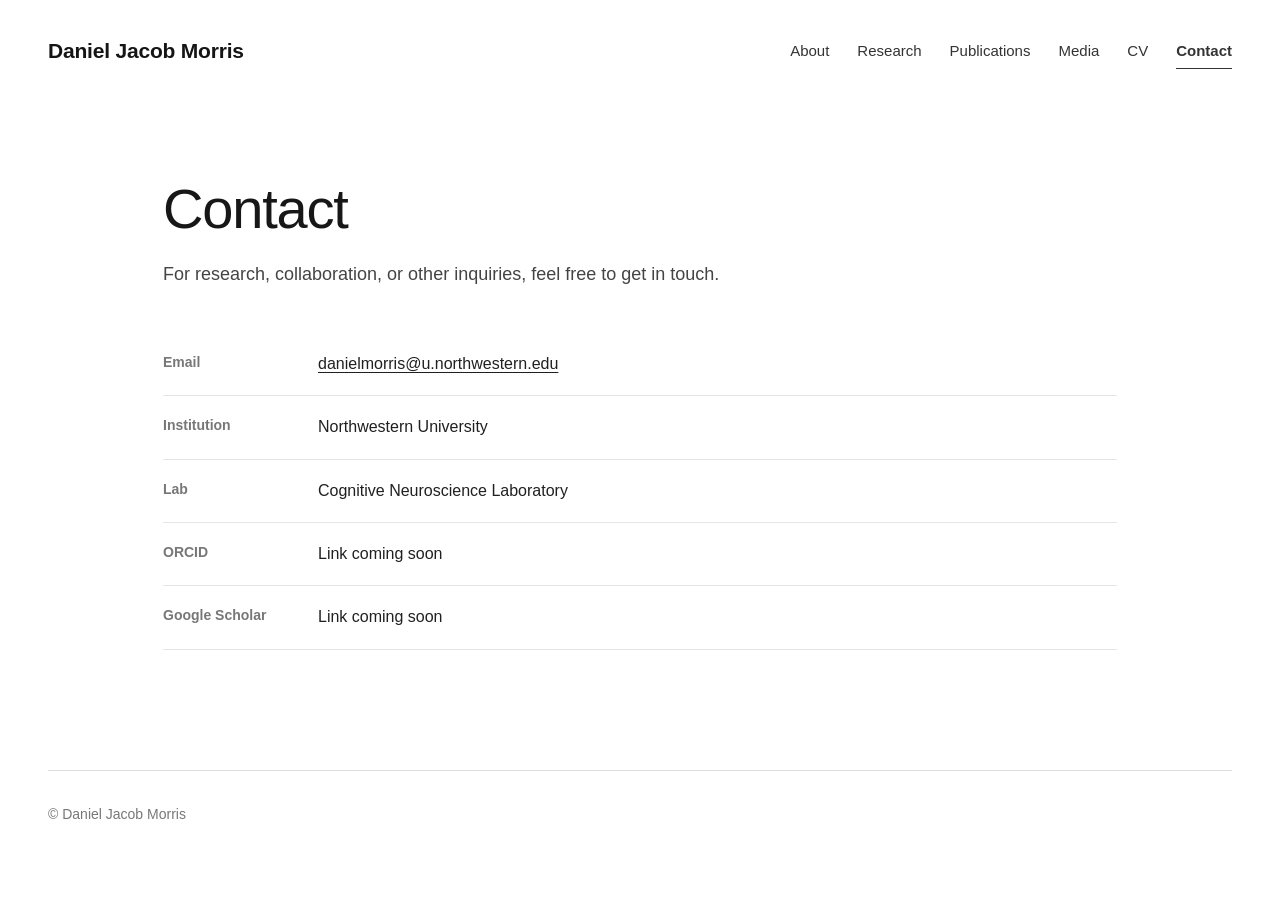
==== contact.html @ 9ff443e9 "Add contact.html with contact information This is a new HTML file for the contact page, including co" ====
<!DOCTYPE html>
<html lang="en">

<head>

    <meta charset="UTF-8">

    <meta
        name="viewport"
        content="width=device-width, initial-scale=1.0">

    <title>
        Contact | Daniel Jacob Morris
    </title>

    <link
        rel="stylesheet"
        href="style.css">

</head>


<body>


<a
    class="skip-link"
    href="#main-content">

    Skip to main content

</a>


<header class="site-header">

    <a
        class="site-name"
        href="index.html">

        Daniel Jacob Morris

    </a>


    <nav aria-label="Main navigation">

        <a href="index.html">
            About
        </a>

        <a href="research.html">
            Research
        </a>

        <a href="publications.html">
            Publications
        </a>

        <a href="media.html">
            Media
        </a>

        <a href="cv.html">
            CV
        </a>

        <a
            href="contact.html"
            aria-current="page">

            Contact

        </a>

    </nav>

</header>


<main
    id="main-content"
    class="page">


    <div class="page-header">

        <h1>
            Contact
        </h1>

        <p class="page-description">
            For research, collaboration, or other inquiries, feel free to get in touch.
        </p>

    </div>


    <div class="contact-list">


        <div class="contact-item">

            <div class="contact-label">
                Email
            </div>

            <div>
                <a href="mailto:danielmorris@u.northwestern.edu">
                    danielmorris@u.northwestern.edu
                </a>
            </div>

        </div>


        <div class="contact-item">

            <div class="contact-label">
                Institution
            </div>

            <div>
                Northwestern University
            </div>

        </div>


        <div class="contact-item">

            <div class="contact-label">
                Lab
            </div>

            <div>
                Cognitive Neuroscience Laboratory
            </div>

        </div>


        <div class="contact-item">

            <div class="contact-label">
                ORCID
            </div>

            <div>
                Link coming soon
            </div>

        </div>


        <div class="contact-item">

            <div class="contact-label">
                Google Scholar
            </div>

            <div>
                Link coming soon
            </div>

        </div>


    </div>


</main>


<footer>

    <p>
        © Daniel Jacob Morris
    </p>

</footer>


</body>

</html>
---- style.css ----
/* =========================================================
   DANIEL JACOB MORRIS
   Personal Academic Website
   Master Stylesheet
   ========================================================= */


/* =========================================================
   1. GLOBAL / RESET
   ========================================================= */

*,
*::before,
*::after {
    box-sizing: border-box;
}

html {
    scroll-behavior: smooth;
}

body {
    margin: 0;

    background: #ffffff;
    color: #202020;

    font-family:
        -apple-system,
        BlinkMacSystemFont,
        "Segoe UI",
        Helvetica,
        Arial,
        sans-serif;

    font-size: 16px;
    line-height: 1.65;

    -webkit-font-smoothing: antialiased;
}

img {
    display: block;
    max-width: 100%;
}

a {
    color: inherit;
}

main {
    width: 100%;
}


/* =========================================================
   2. ACCESSIBILITY
   ========================================================= */

.skip-link {
    position: absolute;

    top: 10px;
    left: -9999px;

    z-index: 1000;

    padding: 10px 14px;

    background: #ffffff;
    color: #111111;

    border: 1px solid #111111;

    text-decoration: none;
}

.skip-link:focus {
    left: 10px;
}

a:focus-visible,
button:focus-visible {
    outline: 2px solid currentColor;
    outline-offset: 4px;
}


/* =========================================================
   3. HEADER
   ========================================================= */

.site-header {
    width: 100%;
    max-width: 1280px;

    margin: 0 auto;
    padding: 34px 48px;

    display: flex;
    align-items: center;
    justify-content: space-between;

    gap: 40px;
}

.site-name {
    color: #151515;

    text-decoration: none;

    font-size: 21px;
    font-weight: 600;

    letter-spacing: -0.2px;

    white-space: nowrap;
}

.site-name:hover {
    opacity: 0.65;
}


/* =========================================================
   4. NAVIGATION
   ========================================================= */

nav {
    display: flex;
    align-items: center;

    gap: 28px;
}

nav a {
    position: relative;

    color: #333333;

    text-decoration: none;

    font-size: 15px;
    font-weight: 400;

    transition: opacity 0.2s ease;
}

nav a:hover {
    opacity: 0.55;
}

nav a[aria-current="page"] {
    font-weight: 600;
}

nav a[aria-current="page"]::after {
    content: "";

    position: absolute;

    left: 0;
    right: 0;
    bottom: -5px;

    height: 1px;

    background: currentColor;
}


/* =========================================================
   5. HOMEPAGE HERO
   ========================================================= */

.hero {
    width: 100%;
    max-width: 1280px;

    margin: 55px auto 120px;
    padding: 0 48px;

    display: grid;

    grid-template-columns:
        minmax(0, 1.05fr)
        minmax(0, 0.95fr);

    gap: 85px;

    align-items: center;
}

.hero-image {
    width: 100%;
}

.hero-image img {
    width: 100%;
    height: 620px;

    object-fit: cover;
    object-position: center;

    border-radius: 2px;
}

.hero-text {
    width: 100%;
    max-width: 520px;
}

.hero h1 {
    margin: 0 0 32px;

    color: #151515;

    font-size: clamp(42px, 5vw, 60px);
    font-weight: 500;

    line-height: 1.08;

    letter-spacing: -1.5px;
}

.hero p {
    margin: 0 0 22px;

    color: #343434;

    font-size: 20px;
    line-height: 1.65;
}

.hero p:last-child {
    margin-bottom: 0;
}


/* =========================================================
   6. TEXT LINKS
   ========================================================= */

.text-link {
    display: inline-block;

    color: #202020;

    text-decoration: none;

    border-bottom: 1px solid #777777;

    padding-bottom: 2px;

    transition:
        opacity 0.2s ease,
        border-color 0.2s ease;
}

.text-link:hover {
    opacity: 0.55;

    border-color: #202020;
}


/* =========================================================
   7. HOMEPAGE INTRO / RESEARCH
   ========================================================= */

.intro {
    width: calc(100% - 96px);
    max-width: 1184px;

    margin: 0 auto;
    padding: 85px 0 125px;

    border-top: 1px solid #dedede;
}

.intro h2 {
    margin: 0 0 22px;

    color: #181818;

    font-size: 40px;
    font-weight: 500;

    line-height: 1.2;

    letter-spacing: -0.8px;
}

.section-intro {
    max-width: 680px;

    margin: 0 0 62px;

    color: #4a4a4a;

    font-size: 19px;
    line-height: 1.7;
}


/* =========================================================
   8. RESEARCH GRID
   ========================================================= */

.research-grid {
    display: grid;

    grid-template-columns:
        repeat(3, minmax(0, 1fr));

    gap: 55px;
}

.research-grid article {
    min-width: 0;
}

.research-grid h3 {
    margin: 0 0 14px;

    color: #222222;

    font-size: 22px;
    font-weight: 500;

    line-height: 1.3;
}

.research-grid p {
    margin: 0;

    color: #5a5a5a;

    font-size: 16px;
    line-height: 1.7;
}


/* =========================================================
   9. STANDARD INTERIOR PAGES
   ========================================================= */

.page {
    width: 100%;
    max-width: 1050px;

    margin: 75px auto 120px;
    padding: 0 48px;
}

.page h1 {
    margin: 0 0 40px;

    color: #171717;

    font-size: clamp(42px, 5vw, 56px);
    font-weight: 500;

    line-height: 1.1;

    letter-spacing: -1.2px;
}

.page h2 {
    margin: 65px 0 18px;

    color: #202020;

    font-size: 30px;
    font-weight: 500;

    line-height: 1.3;
}

.page h3 {
    margin: 40px 0 12px;

    color: #252525;

    font-size: 21px;
    font-weight: 500;
}

.page p {
    max-width: 760px;

    margin: 0 0 22px;

    color: #444444;

    font-size: 18px;
    line-height: 1.75;
}

.page ul {
    max-width: 760px;

    padding-left: 24px;

    color: #444444;

    font-size: 18px;
    line-height: 1.75;
}

.page li {
    margin-bottom: 8px;
}


/* =========================================================
   10. PAGE INTRO / HEADER
   ========================================================= */

.page-header {
    margin-bottom: 60px;
}

.page-header h1 {
    margin-bottom: 20px;
}

.page-description {
    max-width: 720px;

    margin: 0;

    color: #555555;

    font-size: 19px;
    line-height: 1.7;
}


/* =========================================================
   11. CONTENT SECTIONS
   ========================================================= */

.content-section {
    margin-bottom: 85px;
}

.content-section:last-child {
    margin-bottom: 0;
}

.content-section + .content-section {
    padding-top: 70px;

    border-top: 1px solid #e0e0e0;
}


/* =========================================================
   12. RESEARCH PROJECT CARDS
   ========================================================= */

.project-list {
    display: grid;

    gap: 70px;
}

.project-card {
    display: grid;

    grid-template-columns:
        minmax(220px, 0.8fr)
        minmax(0, 1.2fr);

    gap: 50px;

    align-items: start;
}

.project-card img {
    width: 100%;

    aspect-ratio: 4 / 3;

    object-fit: cover;
}

.project-card h2 {
    margin: 0 0 14px;

    font-size: 28px;
}

.project-card p {
    margin-bottom: 18px;
}


/* =========================================================
   13. PUBLICATIONS
   ========================================================= */

.publication-list {
    display: flex;
    flex-direction: column;

    gap: 0;
}

.publication {
    padding: 28px 0;

    border-top: 1px solid #e0e0e0;
}

.publication:last-child {
    border-bottom: 1px solid #e0e0e0;
}

.publication-year {
    margin-bottom: 5px;

    color: #777777;

    font-size: 14px;
    font-weight: 600;
}

.publication p {
    max-width: 850px;

    margin: 0 0 10px;

    font-size: 16px;
    line-height: 1.65;
}

.publication-links {
    display: flex;
    flex-wrap: wrap;

    gap: 14px;
}

.publication-links a {
    font-size: 14px;

    text-decoration: underline;

    text-underline-offset: 3px;
}


/* =========================================================
   14. BUTTONS
   ========================================================= */

.button {
    display: inline-block;

    padding: 10px 17px;

    border: 1px solid #222222;
    border-radius: 2px;

    background: transparent;
    color: #222222;

    text-decoration: none;

    font-size: 15px;
    line-height: 1.4;

    transition:
        background 0.2s ease,
        color 0.2s ease;
}

.button:hover {
    background: #222222;
    color: #ffffff;
}

.button-secondary {
    border-color: #aaaaaa;

    color: #444444;
}


/* =========================================================
   15. CV PAGE
   ========================================================= */

.cv-page {
    width: calc(100% - 96px);
    max-width: 1184px;

    margin: 60px auto 110px;
}

.cv-heading {
    margin-bottom: 35px;

    display: flex;

    justify-content: space-between;
    align-items: flex-end;

    gap: 40px;
}

.cv-heading h1 {
    margin: 0 0 12px;

    color: #171717;

    font-size: clamp(42px, 5vw, 56px);
    font-weight: 500;

    line-height: 1.1;

    letter-spacing: -1.2px;
}

.cv-heading p {
    margin: 0;

    color: #555555;

    font-size: 18px;
}

.cv-actions {
    display: flex;

    flex-shrink: 0;

    gap: 12px;
}

.cv-viewer {
    width: 100%;
    height: 82vh;

    min-height: 700px;

    overflow: hidden;

    background: #f5f5f5;

    border: 1px solid #d5d5d5;
}

.cv-viewer iframe {
    display: block;

    width: 100%;
    height: 100%;

    border: 0;
}

.pdf-fallback {
    margin-top: 15px;

    color: #666666;

    font-size: 14px;
}

.pdf-fallback a {
    text-decoration: underline;

    text-underline-offset: 3px;
}


/* =========================================================
   16. CONTACT PAGE
   ========================================================= */

.contact-list {
    margin-top: 40px;

    display: flex;
    flex-direction: column;

    gap: 18px;
}

.contact-item {
    display: grid;

    grid-template-columns: 130px 1fr;

    gap: 25px;

    padding-bottom: 18px;

    border-bottom: 1px solid #e5e5e5;
}

.contact-label {
    color: #777777;

    font-size: 14px;
    font-weight: 600;
}

.contact-item a {
    text-decoration: underline;

    text-underline-offset: 3px;
}


/* =========================================================
   17. FOOTER
   ========================================================= */

footer {
    width: calc(100% - 96px);
    max-width: 1184px;

    margin: 0 auto;
    padding: 32px 0 38px;

    border-top: 1px solid #dedede;

    color: #777777;

    font-size: 14px;
}

footer p {
    margin: 0;
}


/* =========================================================
   18. TABLET
   ========================================================= */

@media (max-width: 950px) {

    .site-header {
        padding-left: 32px;
        padding-right: 32px;
    }


    .hero {
        padding-left: 32px;
        padding-right: 32px;

        gap: 55px;
    }


    .hero-image img {
        height: 520px;
    }


    .intro {
        width: calc(100% - 64px);
    }


    .research-grid {
        gap: 35px;
    }


    .page {
        padding-left: 32px;
        padding-right: 32px;
    }


    .cv-page {
        width: calc(100% - 64px);
    }


    footer {
        width: calc(100% - 64px);
    }

}


/* =========================================================
   19. MOBILE
   ========================================================= */

@media (max-width: 750px) {

    body {
        font-size: 16px;
    }


    /* HEADER */

    .site-header {
        padding: 24px 22px 18px;

        flex-direction: column;

        align-items: flex-start;

        gap: 16px;
    }


    .site-name {
        font-size: 20px;
    }


    /* NAVIGATION */

    nav {
        width: 100%;

        flex-wrap: wrap;

        gap: 10px 20px;
    }


    nav a {
        font-size: 14px;
    }


    /* HERO */

    .hero {
        margin: 30px auto 80px;

        padding: 0 22px;

        grid-template-columns: 1fr;

        gap: 42px;
    }


    .hero-image img {
        height: auto;
        max-height: 620px;
    }


    .hero-text {
        max-width: none;
    }


    .hero h1 {
        margin-bottom: 25px;

        font-size: 42px;

        letter-spacing: -1px;
    }


    .hero p {
        font-size: 18px;
    }


    /* HOMEPAGE RESEARCH */

    .intro {
        width: calc(100% - 44px);

        padding: 65px 0 85px;
    }


    .intro h2 {
        font-size: 34px;
    }


    .section-intro {
        margin-bottom: 45px;

        font-size: 18px;
    }


    .research-grid {
        grid-template-columns: 1fr;

        gap: 38px;
    }


    /* INTERIOR PAGES */

    .page {
        margin: 45px auto 85px;

        padding: 0 22px;
    }


    .page h1 {
        margin-bottom: 30px;

        font-size: 40px;
    }


    .page h2 {
        margin-top: 48px;

        font-size: 27px;
    }


    .page p,
    .page ul {
        font-size: 17px;
    }


    /* PROJECTS */

    .project-card {
        grid-template-columns: 1fr;

        gap: 25px;
    }


    /* CV */

    .cv-page {
        width: calc(100% - 44px);

        margin-top: 40px;
    }


    .cv-heading {
        flex-direction: column;

        align-items: flex-start;

        gap: 22px;
    }


    .cv-actions {
        flex-wrap: wrap;
    }


    .cv-viewer {
        height: 75vh;

        min-height: 550px;
    }


    /* CONTACT */

    .contact-item {
        grid-template-columns: 1fr;

        gap: 4px;
    }


    /* FOOTER */

    footer {
        width: calc(100% - 44px);

        padding: 28px 0 34px;
    }

}


/* =========================================================
   20. VERY SMALL PHONES
   ========================================================= */

@media (max-width: 420px) {

    nav {
        gap: 8px 16px;
    }


    .hero h1 {
        font-size: 37px;
    }


    .hero p {
        font-size: 17px;
    }


    .intro h2 {
        font-size: 31px;
    }


    .page h1,
    .cv-heading h1 {
        font-size: 36px;
    }


    .cv-actions {
        width: 100%;
    }


    .cv-actions .button {
        text-align: center;
    }

}


/* =========================================================
   21. REDUCED MOTION ACCESSIBILITY
   ========================================================= */

@media (prefers-reduced-motion: reduce) {

    html {
        scroll-behavior: auto;
    }

    *,
    *::before,
    *::after {
        scroll-behavior: auto !important;

        transition-duration: 0.01ms !important;
        animation-duration: 0.01ms !important;
        animation-iteration-count: 1 !important;
    }

}
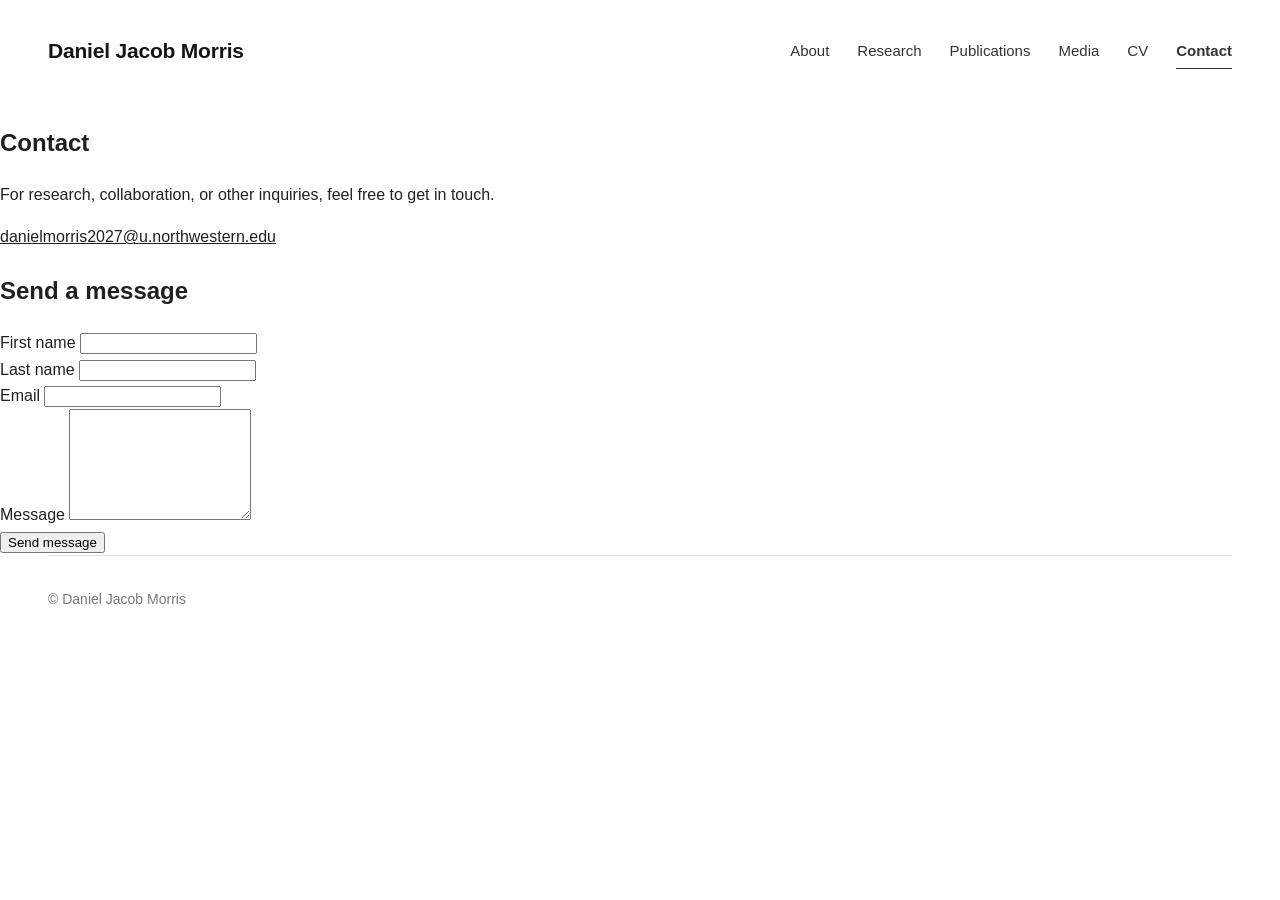
==== commit 62a93ac2: "Refactor contact.html structure and content" ====
--- a/contact.html
+++ b/contact.html
@@ -2,33 +2,24 @@
 <html lang="en">
 
 <head>
-
     <meta charset="UTF-8">
 
     <meta
         name="viewport"
         content="width=device-width, initial-scale=1.0">
 
-    <title>
-        Contact | Daniel Jacob Morris
-    </title>
-
-    <link
-        rel="stylesheet"
-        href="style.css">
-
+    <title>Contact | Daniel Jacob Morris</title>
+
+    <link rel="stylesheet" href="style.css">
 </head>
 
 
 <body>
-
 
 <a
     class="skip-link"
     href="#main-content">
-
     Skip to main content
-
 </a>
 
 
@@ -37,9 +28,7 @@
     <a
         class="site-name"
         href="index.html">
-
         Daniel Jacob Morris
-
     </a>
 
 
@@ -68,9 +57,7 @@
         <a
             href="contact.html"
             aria-current="page">
-
             Contact
-
         </a>
 
     </nav>
@@ -80,93 +67,122 @@
 
 <main
     id="main-content"
-    class="page">
-
-
-    <div class="page-header">
-
-        <h1>
-            Contact
-        </h1>
-
-        <p class="page-description">
-            For research, collaboration, or other inquiries, feel free to get in touch.
+    class="contact-page">
+
+
+    <section class="contact-intro">
+
+        <h1>Contact</h1>
+
+        <p>
+            For research, collaboration, or other inquiries,
+            feel free to get in touch.
         </p>
 
-    </div>
-
-
-    <div class="contact-list">
-
-
-        <div class="contact-item">
-
-            <div class="contact-label">
-                Email
+        <p class="contact-email">
+            <a href="mailto:danielmorris2027@u.northwestern.edu">
+                danielmorris2027@u.northwestern.edu
+            </a>
+        </p>
+
+    </section>
+
+
+    <section class="contact-form-section">
+
+        <h2>Send a message</h2>
+
+
+        <form
+            class="contact-form"
+            action="https://formspree.io/f/xvkpdbyy"
+            method="POST">
+
+
+            <input
+                type="hidden"
+                name="subject"
+                value="New message from danieljacobmorris.com">
+
+
+            <div class="form-row">
+
+                <div class="form-field">
+
+                    <label for="first-name">
+                        First name
+                    </label>
+
+                    <input
+                        type="text"
+                        id="first-name"
+                        name="firstName"
+                        autocomplete="given-name"
+                        required>
+
+                </div>
+
+
+                <div class="form-field">
+
+                    <label for="last-name">
+                        Last name
+                    </label>
+
+                    <input
+                        type="text"
+                        id="last-name"
+                        name="lastName"
+                        autocomplete="family-name"
+                        required>
+
+                </div>
+
             </div>
 
-            <div>
-                <a href="mailto:danielmorris@u.northwestern.edu">
-                    danielmorris@u.northwestern.edu
-                </a>
+
+            <div class="form-field">
+
+                <label for="email">
+                    Email
+                </label>
+
+                <input
+                    type="email"
+                    id="email"
+                    name="email"
+                    autocomplete="email"
+                    required>
+
             </div>
 
-        </div>
-
-
-        <div class="contact-item">
-
-            <div class="contact-label">
-                Institution
+
+            <div class="form-field">
+
+                <label for="message">
+                    Message
+                </label>
+
+                <textarea
+                    id="message"
+                    name="message"
+                    rows="7"
+                    required></textarea>
+
             </div>
 
-            <div>
-                Northwestern University
-            </div>
-
-        </div>
-
-
-        <div class="contact-item">
-
-            <div class="contact-label">
-                Lab
-            </div>
-
-            <div>
-                Cognitive Neuroscience Laboratory
-            </div>
-
-        </div>
-
-
-        <div class="contact-item">
-
-            <div class="contact-label">
-                ORCID
-            </div>
-
-            <div>
-                Link coming soon
-            </div>
-
-        </div>
-
-
-        <div class="contact-item">
-
-            <div class="contact-label">
-                Google Scholar
-            </div>
-
-            <div>
-                Link coming soon
-            </div>
-
-        </div>
-
-
-    </div>
+
+            <button
+                class="form-submit"
+                type="submit">
+
+                Send message
+
+            </button>
+
+        </form>
+
+    </section>
 
 
 </main>
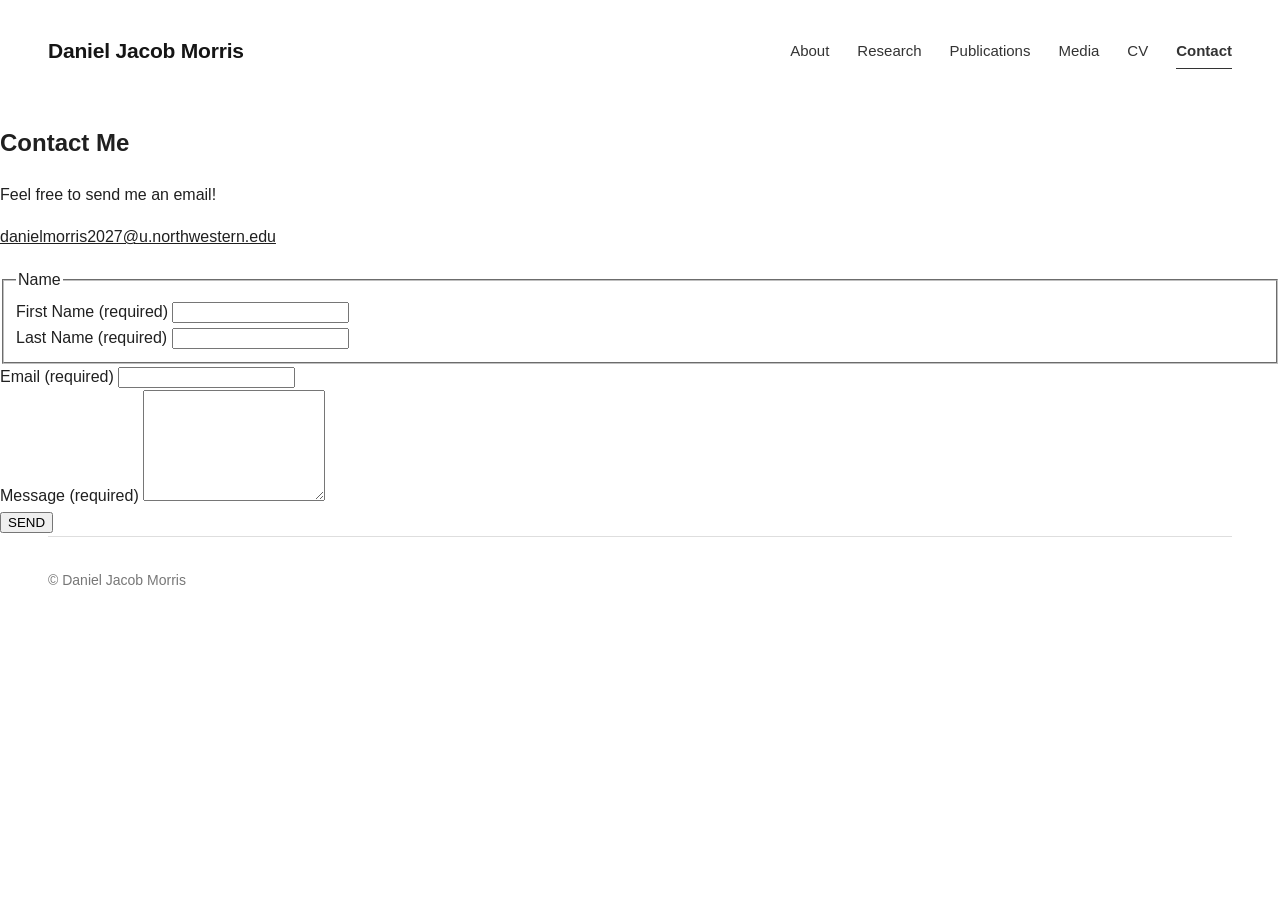
==== commit 0da17ef1: "Enhance contact page layout and accessibility" ====
--- a/contact.html
+++ b/contact.html
@@ -14,7 +14,7 @@
 </head>
 
 
-<body>
+<body class="contact-body">
 
 <a
     class="skip-link"
@@ -23,16 +23,17 @@
 </a>
 
 
-<header class="site-header">
+<header class="site-header contact-header">
 
     <a
-        class="site-name"
+        class="site-name contact-site-name"
         href="index.html">
         Daniel Jacob Morris
     </a>
 
-
-    <nav aria-label="Main navigation">
+    <nav
+        class="contact-nav"
+        aria-label="Main navigation">
 
         <a href="index.html">
             About
@@ -72,11 +73,10 @@
 
     <section class="contact-intro">
 
-        <h1>Contact</h1>
+        <h1>Contact Me</h1>
 
         <p>
-            For research, collaboration, or other inquiries,
-            feel free to get in touch.
+            Feel free to send me an email!
         </p>
 
         <p class="contact-email">
@@ -90,61 +90,66 @@
 
     <section class="contact-form-section">
 
-        <h2>Send a message</h2>
-
-
         <form
             class="contact-form"
             action="https://formspree.io/f/xvkpdbyy"
             method="POST">
 
-
             <input
                 type="hidden"
                 name="subject"
                 value="New message from danieljacobmorris.com">
 
 
-            <div class="form-row">
-
-                <div class="form-field">
-
-                    <label for="first-name">
-                        First name
-                    </label>
-
-                    <input
-                        type="text"
-                        id="first-name"
-                        name="firstName"
-                        autocomplete="given-name"
-                        required>
+            <fieldset class="name-fieldset">
+
+                <legend>Name</legend>
+
+                <div class="form-row">
+
+                    <div class="form-field">
+
+                        <label for="first-name">
+                            First Name
+                            <span class="required-text">(required)</span>
+                        </label>
+
+                        <input
+                            type="text"
+                            id="first-name"
+                            name="firstName"
+                            autocomplete="given-name"
+                            required>
+
+                    </div>
+
+
+                    <div class="form-field">
+
+                        <label for="last-name">
+                            Last Name
+                            <span class="required-text">(required)</span>
+                        </label>
+
+                        <input
+                            type="text"
+                            id="last-name"
+                            name="lastName"
+                            autocomplete="family-name"
+                            required>
+
+                    </div>
 
                 </div>
 
-
-                <div class="form-field">
-
-                    <label for="last-name">
-                        Last name
-                    </label>
-
-                    <input
-                        type="text"
-                        id="last-name"
-                        name="lastName"
-                        autocomplete="family-name"
-                        required>
-
-                </div>
-
-            </div>
+            </fieldset>
 
 
             <div class="form-field">
 
                 <label for="email">
                     Email
+                    <span class="required-text">(required)</span>
                 </label>
 
                 <input
@@ -161,6 +166,7 @@
 
                 <label for="message">
                     Message
+                    <span class="required-text">(required)</span>
                 </label>
 
                 <textarea
@@ -175,20 +181,17 @@
             <button
                 class="form-submit"
                 type="submit">
-
-                Send message
-
+                SEND
             </button>
 
         </form>
 
     </section>
 
-
 </main>
 
 
-<footer>
+<footer class="contact-footer">
 
     <p>
         © Daniel Jacob Morris
@@ -198,5 +201,4 @@
 
 
 </body>
-
 </html>
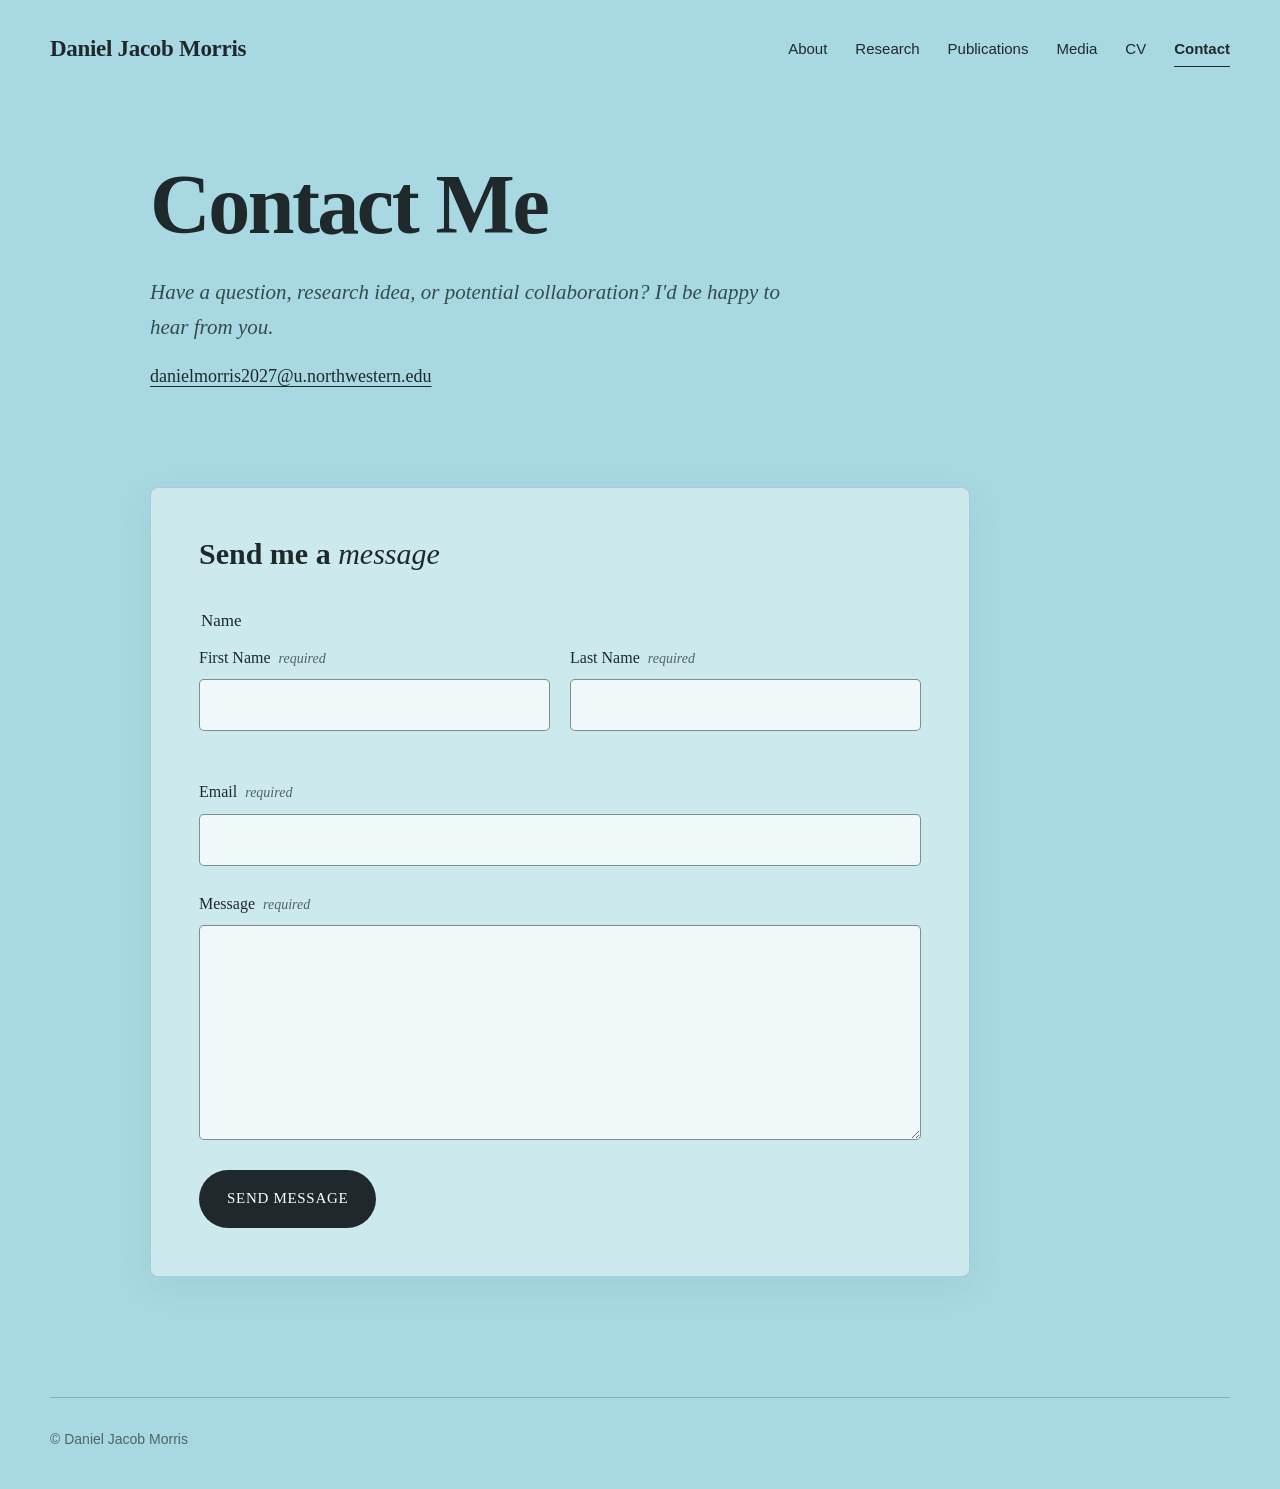
==== commit a76c5140: "Refactor contact.html for improved structure and clarity" ====
--- a/contact.html
+++ b/contact.html
@@ -2,6 +2,7 @@
 <html lang="en">
 
 <head>
+
     <meta charset="UTF-8">
 
     <meta
@@ -10,11 +11,15 @@
 
     <title>Contact | Daniel Jacob Morris</title>
 
-    <link rel="stylesheet" href="style.css">
+    <link
+        rel="stylesheet"
+        href="style.css">
+
 </head>
 
 
 <body class="contact-body">
+
 
 <a
     class="skip-link"
@@ -26,14 +31,13 @@
 <header class="site-header contact-header">
 
     <a
-        class="site-name contact-site-name"
+        class="site-name"
         href="index.html">
         Daniel Jacob Morris
     </a>
 
-    <nav
-        class="contact-nav"
-        aria-label="Main navigation">
+
+    <nav aria-label="Main navigation">
 
         <a href="index.html">
             About
@@ -73,28 +77,39 @@
 
     <section class="contact-intro">
 
-        <h1>Contact Me</h1>
-
-        <p>
-            Feel free to send me an email!
+        <h1>
+            Contact Me
+        </h1>
+
+        <p class="contact-tagline">
+            Have a question, research idea, or potential collaboration?
+            I'd be happy to hear from you.
         </p>
 
         <p class="contact-email">
+
             <a href="mailto:danielmorris2027@u.northwestern.edu">
                 danielmorris2027@u.northwestern.edu
             </a>
+
         </p>
 
     </section>
 
 
     <section class="contact-form-section">
+
+        <h2 class="contact-form-heading">
+            Send me a <em>message</em>
+        </h2>
+
 
         <form
             class="contact-form"
             action="https://formspree.io/f/xvkpdbyy"
             method="POST">
 
+
             <input
                 type="hidden"
                 name="subject"
@@ -103,16 +118,26 @@
 
             <fieldset class="name-fieldset">
 
-                <legend>Name</legend>
+                <legend>
+                    Name
+                </legend>
+
 
                 <div class="form-row">
 
+
                     <div class="form-field">
 
                         <label for="first-name">
+
                             First Name
-                            <span class="required-text">(required)</span>
+
+                            <span class="required-text">
+                                required
+                            </span>
+
                         </label>
+
 
                         <input
                             type="text"
@@ -127,9 +152,15 @@
                     <div class="form-field">
 
                         <label for="last-name">
+
                             Last Name
-                            <span class="required-text">(required)</span>
+
+                            <span class="required-text">
+                                required
+                            </span>
+
                         </label>
+
 
                         <input
                             type="text"
@@ -140,6 +171,7 @@
 
                     </div>
 
+
                 </div>
 
             </fieldset>
@@ -148,9 +180,15 @@
             <div class="form-field">
 
                 <label for="email">
+
                     Email
-                    <span class="required-text">(required)</span>
+
+                    <span class="required-text">
+                        required
+                    </span>
+
                 </label>
+
 
                 <input
                     type="email"
@@ -165,15 +203,22 @@
             <div class="form-field">
 
                 <label for="message">
+
                     Message
-                    <span class="required-text">(required)</span>
+
+                    <span class="required-text">
+                        required
+                    </span>
+
                 </label>
+
 
                 <textarea
                     id="message"
                     name="message"
                     rows="7"
-                    required></textarea>
+                    required>
+                </textarea>
 
             </div>
 
@@ -181,17 +226,21 @@
             <button
                 class="form-submit"
                 type="submit">
-                SEND
+
+                SEND MESSAGE
+
             </button>
 
+
         </form>
 
     </section>
 
+
 </main>
 
 
-<footer class="contact-footer">
+<footer>
 
     <p>
         © Daniel Jacob Morris
@@ -201,4 +250,5 @@
 
 
 </body>
+
 </html>
--- a/style.css
+++ b/style.css
@@ -1,12 +1,28 @@
 /* =========================================================
    DANIEL JACOB MORRIS
    Personal Academic Website
-   Master Stylesheet
-   ========================================================= */
-
-
-/* =========================================================
-   1. GLOBAL / RESET
+   ========================================================= */
+
+
+/* =========================================================
+   COLOR VARIABLES
+   ========================================================= */
+
+:root {
+    --background: #A8D9E2;
+    --text: #1f292b;
+    --muted-text: #4f6468;
+    --line: rgba(31, 41, 43, 0.25);
+
+    --panel: rgba(255, 255, 255, 0.42);
+    --field: rgba(255, 255, 255, 0.70);
+
+    --dark: #1f292b;
+}
+
+
+/* =========================================================
+   GLOBAL RESET
    ========================================================= */
 
 *,
@@ -22,8 +38,10 @@
 body {
     margin: 0;
 
-    background: #ffffff;
-    color: #202020;
+    min-height: 100vh;
+
+    background: var(--background);
+    color: var(--text);
 
     font-family:
         -apple-system,
@@ -54,18 +72,18 @@
 
 
 /* =========================================================
-   2. ACCESSIBILITY
+   ACCESSIBILITY
    ========================================================= */
 
 .skip-link {
     position: absolute;
 
-    top: 10px;
+    top: 12px;
     left: -9999px;
 
     z-index: 1000;
 
-    padding: 10px 14px;
+    padding: 10px 15px;
 
     background: #ffffff;
     color: #111111;
@@ -76,26 +94,28 @@
 }
 
 .skip-link:focus {
-    left: 10px;
+    left: 12px;
 }
 
 a:focus-visible,
-button:focus-visible {
-    outline: 2px solid currentColor;
-    outline-offset: 4px;
-}
-
-
-/* =========================================================
-   3. HEADER
+button:focus-visible,
+input:focus-visible,
+textarea:focus-visible {
+    outline: 3px solid rgba(20, 50, 55, 0.35);
+    outline-offset: 3px;
+}
+
+
+/* =========================================================
+   HEADER
    ========================================================= */
 
 .site-header {
-    width: 100%;
-    max-width: 1280px;
+    width: calc(100% - 96px);
+    max-width: 1180px;
 
     margin: 0 auto;
-    padding: 34px 48px;
+    padding: 30px 0;
 
     display: flex;
     align-items: center;
@@ -105,14 +125,14 @@
 }
 
 .site-name {
-    color: #151515;
+    color: var(--text);
 
     text-decoration: none;
 
     font-size: 21px;
-    font-weight: 600;
-
-    letter-spacing: -0.2px;
+    font-weight: 650;
+
+    letter-spacing: -0.3px;
 
     white-space: nowrap;
 }
@@ -123,7 +143,7 @@
 
 
 /* =========================================================
-   4. NAVIGATION
+   NAVIGATION
    ========================================================= */
 
 nav {
@@ -136,7 +156,7 @@
 nav a {
     position: relative;
 
-    color: #333333;
+    color: var(--text);
 
     text-decoration: none;
 
@@ -161,7 +181,7 @@
 
     left: 0;
     right: 0;
-    bottom: -5px;
+    bottom: -6px;
 
     height: 1px;
 
@@ -170,15 +190,14 @@
 
 
 /* =========================================================
-   5. HOMEPAGE HERO
+   HOMEPAGE HERO
    ========================================================= */
 
 .hero {
-    width: 100%;
-    max-width: 1280px;
+    width: calc(100% - 96px);
+    max-width: 1180px;
 
     margin: 55px auto 120px;
-    padding: 0 48px;
 
     display: grid;
 
@@ -186,13 +205,9 @@
         minmax(0, 1.05fr)
         minmax(0, 0.95fr);
 
-    gap: 85px;
+    gap: 80px;
 
     align-items: center;
-}
-
-.hero-image {
-    width: 100%;
 }
 
 .hero-image img {
@@ -202,7 +217,7 @@
     object-fit: cover;
     object-position: center;
 
-    border-radius: 2px;
+    border-radius: 3px;
 }
 
 .hero-text {
@@ -211,82 +226,76 @@
 }
 
 .hero h1 {
-    margin: 0 0 32px;
-
-    color: #151515;
-
-    font-size: clamp(42px, 5vw, 60px);
-    font-weight: 500;
-
-    line-height: 1.08;
-
-    letter-spacing: -1.5px;
+    margin: 0 0 30px;
+
+    color: var(--text);
+
+    font-family:
+        Georgia,
+        "Times New Roman",
+        serif;
+
+    font-size: clamp(44px, 5vw, 62px);
+    font-weight: 600;
+
+    line-height: 1.06;
+
+    letter-spacing: -1.7px;
 }
 
 .hero p {
     margin: 0 0 22px;
 
-    color: #343434;
-
-    font-size: 20px;
-    line-height: 1.65;
-}
-
-.hero p:last-child {
-    margin-bottom: 0;
-}
-
-
-/* =========================================================
-   6. TEXT LINKS
+    color: var(--text);
+
+    font-size: 19px;
+    line-height: 1.7;
+}
+
+
+/* =========================================================
+   TEXT LINKS
    ========================================================= */
 
 .text-link {
     display: inline-block;
 
-    color: #202020;
-
     text-decoration: none;
 
-    border-bottom: 1px solid #777777;
+    border-bottom: 1px solid currentColor;
 
     padding-bottom: 2px;
-
-    transition:
-        opacity 0.2s ease,
-        border-color 0.2s ease;
 }
 
 .text-link:hover {
-    opacity: 0.55;
-
-    border-color: #202020;
-}
-
-
-/* =========================================================
-   7. HOMEPAGE INTRO / RESEARCH
+    opacity: 0.6;
+}
+
+
+/* =========================================================
+   HOMEPAGE RESEARCH SECTION
    ========================================================= */
 
 .intro {
     width: calc(100% - 96px);
-    max-width: 1184px;
+    max-width: 1180px;
 
     margin: 0 auto;
-    padding: 85px 0 125px;
-
-    border-top: 1px solid #dedede;
+    padding: 80px 0 120px;
+
+    border-top: 1px solid var(--line);
 }
 
 .intro h2 {
-    margin: 0 0 22px;
-
-    color: #181818;
+    margin: 0 0 20px;
+
+    font-family:
+        Georgia,
+        "Times New Roman",
+        serif;
 
     font-size: 40px;
-    font-weight: 500;
-
-    line-height: 1.2;
+    font-weight: 600;
 
     letter-spacing: -0.8px;
 }
@@ -294,9 +303,9 @@
 .section-intro {
     max-width: 680px;
 
-    margin: 0 0 62px;
-
-    color: #4a4a4a;
+    margin: 0 0 60px;
+
+    color: var(--muted-text);
 
     font-size: 19px;
     line-height: 1.7;
@@ -304,7 +313,7 @@
 
 
 /* =========================================================
-   8. RESEARCH GRID
+   RESEARCH GRID
    ========================================================= */
 
 .research-grid {
@@ -313,77 +322,89 @@
     grid-template-columns:
         repeat(3, minmax(0, 1fr));
 
-    gap: 55px;
-}
-
-.research-grid article {
-    min-width: 0;
+    gap: 50px;
 }
 
 .research-grid h3 {
-    margin: 0 0 14px;
-
-    color: #222222;
+    margin: 0 0 12px;
+
+    font-family:
+        Georgia,
+        "Times New Roman",
+        serif;
 
     font-size: 22px;
-    font-weight: 500;
-
-    line-height: 1.3;
+    font-weight: 600;
 }
 
 .research-grid p {
     margin: 0;
 
-    color: #5a5a5a;
-
-    font-size: 16px;
+    color: var(--muted-text);
+
     line-height: 1.7;
 }
 
 
 /* =========================================================
-   9. STANDARD INTERIOR PAGES
+   STANDARD INTERIOR PAGES
    ========================================================= */
 
 .page {
-    width: 100%;
-    max-width: 1050px;
-
-    margin: 75px auto 120px;
-    padding: 0 48px;
-}
-
-.page h1 {
-    margin: 0 0 40px;
-
-    color: #171717;
-
-    font-size: clamp(42px, 5vw, 56px);
-    font-weight: 500;
-
-    line-height: 1.1;
-
-    letter-spacing: -1.2px;
+    width: calc(100% - 96px);
+    max-width: 1000px;
+
+    margin: 70px auto 120px;
+}
+
+.page-header {
+    margin-bottom: 60px;
+}
+
+.page h1,
+.page-header h1 {
+    margin: 0 0 22px;
+
+    font-family:
+        Georgia,
+        "Times New Roman",
+        serif;
+
+    font-size: clamp(44px, 5vw, 58px);
+    font-weight: 600;
+
+    line-height: 1.08;
+
+    letter-spacing: -1.3px;
+}
+
+.page-description {
+    max-width: 720px;
+
+    margin: 0;
+
+    color: var(--muted-text);
+
+    font-size: 19px;
+    line-height: 1.75;
 }
 
 .page h2 {
-    margin: 65px 0 18px;
-
-    color: #202020;
+    margin: 60px 0 18px;
+
+    font-family:
+        Georgia,
+        "Times New Roman",
+        serif;
 
     font-size: 30px;
-    font-weight: 500;
-
-    line-height: 1.3;
+    font-weight: 600;
 }
 
 .page h3 {
     margin: 40px 0 12px;
 
-    color: #252525;
-
     font-size: 21px;
-    font-weight: 500;
 }
 
 .page p {
@@ -391,73 +412,28 @@
 
     margin: 0 0 22px;
 
-    color: #444444;
-
     font-size: 18px;
     line-height: 1.75;
 }
 
-.page ul {
-    max-width: 760px;
-
-    padding-left: 24px;
-
-    color: #444444;
-
-    font-size: 18px;
-    line-height: 1.75;
-}
-
-.page li {
-    margin-bottom: 8px;
-}
-
-
-/* =========================================================
-   10. PAGE INTRO / HEADER
-   ========================================================= */
-
-.page-header {
-    margin-bottom: 60px;
-}
-
-.page-header h1 {
-    margin-bottom: 20px;
-}
-
-.page-description {
-    max-width: 720px;
-
-    margin: 0;
-
-    color: #555555;
-
-    font-size: 19px;
-    line-height: 1.7;
-}
-
-
-/* =========================================================
-   11. CONTENT SECTIONS
+
+/* =========================================================
+   CONTENT SECTIONS
    ========================================================= */
 
 .content-section {
-    margin-bottom: 85px;
-}
-
-.content-section:last-child {
-    margin-bottom: 0;
+    margin-bottom: 80px;
 }
 
 .content-section + .content-section {
-    padding-top: 70px;
-
-    border-top: 1px solid #e0e0e0;
-}
-
-
-/* =========================================================
-   12. RESEARCH PROJECT CARDS
+    padding-top: 65px;
+
+    border-top: 1px solid var(--line);
+}
+
+
+/* =========================================================
+   RESEARCH PROJECTS
    ========================================================= */
 
 .project-list {
@@ -484,44 +460,34 @@
     aspect-ratio: 4 / 3;
 
     object-fit: cover;
-}
-
-.project-card h2 {
-    margin: 0 0 14px;
-
-    font-size: 28px;
-}
-
-.project-card p {
-    margin-bottom: 18px;
-}
-
-
-/* =========================================================
-   13. PUBLICATIONS
+
+    border-radius: 3px;
+}
+
+
+/* =========================================================
+   PUBLICATIONS
    ========================================================= */
 
 .publication-list {
     display: flex;
     flex-direction: column;
-
-    gap: 0;
 }
 
 .publication {
-    padding: 28px 0;
-
-    border-top: 1px solid #e0e0e0;
+    padding: 27px 0;
+
+    border-top: 1px solid var(--line);
 }
 
 .publication:last-child {
-    border-bottom: 1px solid #e0e0e0;
+    border-bottom: 1px solid var(--line);
 }
 
 .publication-year {
-    margin-bottom: 5px;
-
-    color: #777777;
+    margin-bottom: 6px;
+
+    color: var(--muted-text);
 
     font-size: 14px;
     font-weight: 600;
@@ -533,7 +499,6 @@
     margin: 0 0 10px;
 
     font-size: 16px;
-    line-height: 1.65;
 }
 
 .publication-links {
@@ -543,34 +508,25 @@
     gap: 14px;
 }
 
-.publication-links a {
-    font-size: 14px;
-
-    text-decoration: underline;
-
-    text-underline-offset: 3px;
-}
-
-
-/* =========================================================
-   14. BUTTONS
+
+/* =========================================================
+   BUTTONS
    ========================================================= */
 
 .button {
     display: inline-block;
 
-    padding: 10px 17px;
-
-    border: 1px solid #222222;
-    border-radius: 2px;
+    padding: 11px 18px;
+
+    border: 1px solid var(--dark);
+    border-radius: 3px;
 
     background: transparent;
-    color: #222222;
+    color: var(--dark);
 
     text-decoration: none;
 
     font-size: 15px;
-    line-height: 1.4;
 
     transition:
         background 0.2s ease,
@@ -578,24 +534,22 @@
 }
 
 .button:hover {
-    background: #222222;
+    background: var(--dark);
     color: #ffffff;
 }
 
 .button-secondary {
-    border-color: #aaaaaa;
-
-    color: #444444;
-}
-
-
-/* =========================================================
-   15. CV PAGE
+    border-color: rgba(31, 41, 43, 0.5);
+}
+
+
+/* =========================================================
+   CV PAGE
    ========================================================= */
 
 .cv-page {
     width: calc(100% - 96px);
-    max-width: 1184px;
+    max-width: 1180px;
 
     margin: 60px auto 110px;
 }
@@ -604,7 +558,6 @@
     margin-bottom: 35px;
 
     display: flex;
-
     justify-content: space-between;
     align-items: flex-end;
 
@@ -614,28 +567,29 @@
 .cv-heading h1 {
     margin: 0 0 12px;
 
-    color: #171717;
-
-    font-size: clamp(42px, 5vw, 56px);
-    font-weight: 500;
-
-    line-height: 1.1;
-
-    letter-spacing: -1.2px;
+    font-family:
+        Georgia,
+        "Times New Roman",
+        serif;
+
+    font-size: clamp(44px, 5vw, 58px);
+    font-weight: 600;
+
+    line-height: 1.08;
+
+    letter-spacing: -1.3px;
 }
 
 .cv-heading p {
     margin: 0;
 
-    color: #555555;
+    color: var(--muted-text);
 
     font-size: 18px;
 }
 
 .cv-actions {
     display: flex;
-
-    flex-shrink: 0;
 
     gap: 12px;
 }
@@ -648,9 +602,9 @@
 
     overflow: hidden;
 
-    background: #f5f5f5;
-
-    border: 1px solid #d5d5d5;
+    background: rgba(255, 255, 255, 0.42);
+
+    border: 1px solid var(--line);
 }
 
 .cv-viewer iframe {
@@ -665,71 +619,327 @@
 .pdf-fallback {
     margin-top: 15px;
 
-    color: #666666;
+    color: var(--muted-text);
 
     font-size: 14px;
 }
 
-.pdf-fallback a {
+
+/* =========================================================
+   CONTACT PAGE
+   ========================================================= */
+
+.contact-body {
+    background: var(--background);
+
+    color: var(--text);
+}
+
+
+/* Contact header uses slightly more elegant typography */
+
+.contact-header .site-name {
+    font-family:
+        Georgia,
+        "Times New Roman",
+        serif;
+
+    font-size: 23px;
+    font-weight: 600;
+}
+
+
+/* ---------- CONTACT MAIN CONTAINER ---------- */
+
+.contact-page {
+    width: calc(100% - 96px);
+    max-width: 980px;
+
+    margin: 65px auto 120px;
+}
+
+
+/* ---------- CONTACT INTRO ---------- */
+
+.contact-intro {
+    max-width: 760px;
+
+    margin-bottom: 95px;
+}
+
+.contact-intro h1 {
+    margin: 0 0 28px;
+
+    font-family:
+        Georgia,
+        "Times New Roman",
+        serif;
+
+    font-size: clamp(58px, 7vw, 84px);
+    font-weight: 600;
+
+    line-height: 1;
+
+    letter-spacing: -2.5px;
+}
+
+.contact-tagline {
+    max-width: 640px;
+
+    margin: 0 0 18px;
+
+    color: #344c50;
+
+    font-family:
+        Georgia,
+        "Times New Roman",
+        serif;
+
+    font-size: 21px;
+    font-style: italic;
+
+    line-height: 1.65;
+}
+
+.contact-email {
+    margin: 0;
+}
+
+.contact-email a {
+    color: var(--text);
+
+    font-family:
+        Georgia,
+        "Times New Roman",
+        serif;
+
+    font-size: 18px;
+
     text-decoration: underline;
-
-    text-underline-offset: 3px;
-}
-
-
-/* =========================================================
-   16. CONTACT PAGE
-   ========================================================= */
-
-.contact-list {
-    margin-top: 40px;
-
-    display: flex;
-    flex-direction: column;
-
-    gap: 18px;
-}
-
-.contact-item {
+    text-decoration-thickness: 1px;
+    text-underline-offset: 4px;
+
+    transition: opacity 0.2s ease;
+}
+
+.contact-email a:hover {
+    opacity: 0.55;
+}
+
+
+/* ---------- FORM CONTAINER ---------- */
+
+.contact-form-section {
+    width: 100%;
+    max-width: 820px;
+
+    padding: 48px;
+
+    background: var(--panel);
+
+    border: 1px solid rgba(31, 41, 43, 0.16);
+    border-radius: 8px;
+
+    box-shadow:
+        0 10px 35px rgba(30, 70, 75, 0.07);
+}
+
+.contact-form-heading {
+    margin: 0 0 35px;
+
+    font-family:
+        Georgia,
+        "Times New Roman",
+        serif;
+
+    font-size: 30px;
+    font-weight: 600;
+
+    line-height: 1.2;
+}
+
+.contact-form-heading em {
+    font-weight: 400;
+}
+
+
+/* ---------- FIELDSET RESET ---------- */
+
+.name-fieldset {
+    margin: 0 0 23px;
+    padding: 0;
+
+    border: 0;
+}
+
+.name-fieldset legend {
+    margin-bottom: 10px;
+
+    font-family:
+        Georgia,
+        "Times New Roman",
+        serif;
+
+    font-size: 17px;
+}
+
+
+/* ---------- NAME ROW ---------- */
+
+.form-row {
     display: grid;
 
-    grid-template-columns: 130px 1fr;
-
-    gap: 25px;
-
-    padding-bottom: 18px;
-
-    border-bottom: 1px solid #e5e5e5;
-}
-
-.contact-label {
-    color: #777777;
+    grid-template-columns: 1fr 1fr;
+
+    gap: 20px;
+}
+
+
+/* ---------- FORM FIELDS ---------- */
+
+.form-field {
+    margin-bottom: 25px;
+}
+
+.form-field label {
+    display: block;
+
+    margin-bottom: 8px;
+
+    font-family:
+        Georgia,
+        "Times New Roman",
+        serif;
+
+    font-size: 16px;
+    font-weight: 400;
+}
+
+.required-text {
+    margin-left: 4px;
+
+    color: var(--muted-text);
 
     font-size: 14px;
-    font-weight: 600;
-}
-
-.contact-item a {
-    text-decoration: underline;
-
-    text-underline-offset: 3px;
-}
-
-
-/* =========================================================
-   17. FOOTER
+    font-style: italic;
+}
+
+.form-field input,
+.form-field textarea {
+    display: block;
+
+    width: 100%;
+
+    background: var(--field);
+    color: var(--text);
+
+    border: 1.5px solid rgba(31, 41, 43, 0.52);
+    border-radius: 5px;
+
+    font-family:
+        Georgia,
+        "Times New Roman",
+        serif;
+
+    font-size: 17px;
+
+    transition:
+        border-color 0.2s ease,
+        background 0.2s ease,
+        box-shadow 0.2s ease;
+}
+
+.form-field input {
+    height: 52px;
+
+    padding: 11px 14px;
+}
+
+.form-field textarea {
+    min-height: 165px;
+
+    padding: 14px;
+
+    line-height: 1.55;
+
+    resize: vertical;
+}
+
+.form-field input:hover,
+.form-field textarea:hover {
+    background: rgba(255, 255, 255, 0.82);
+}
+
+.form-field input:focus,
+.form-field textarea:focus {
+    outline: none;
+
+    background: rgba(255, 255, 255, 0.92);
+
+    border-color: var(--dark);
+
+    box-shadow:
+        0 0 0 3px rgba(31, 41, 43, 0.12);
+}
+
+
+/* ---------- SUBMIT BUTTON ---------- */
+
+.form-submit {
+    display: inline-flex;
+
+    align-items: center;
+    justify-content: center;
+
+    min-width: 145px;
+    height: 58px;
+
+    margin-top: 5px;
+
+    padding: 0 28px;
+
+    background: var(--dark);
+    color: #ffffff;
+
+    border: 0;
+    border-radius: 30px;
+
+    font-family:
+        Georgia,
+        "Times New Roman",
+        serif;
+
+    font-size: 15px;
+    letter-spacing: 0.7px;
+
+    cursor: pointer;
+
+    transition:
+        opacity 0.2s ease,
+        transform 0.2s ease;
+}
+
+.form-submit:hover {
+    opacity: 0.82;
+
+    transform: translateY(-1px);
+}
+
+
+/* =========================================================
+   FOOTER
    ========================================================= */
 
 footer {
     width: calc(100% - 96px);
-    max-width: 1184px;
+    max-width: 1180px;
 
     margin: 0 auto;
-    padding: 32px 0 38px;
-
-    border-top: 1px solid #dedede;
-
-    color: #777777;
+    padding: 30px 0 38px;
+
+    border-top: 1px solid var(--line);
+
+    color: var(--muted-text);
 
     font-size: 14px;
 }
@@ -740,88 +950,55 @@
 
 
 /* =========================================================
-   18. TABLET
+   TABLET
    ========================================================= */
 
 @media (max-width: 950px) {
 
-    .site-header {
-        padding-left: 32px;
-        padding-right: 32px;
-    }
-
+    .site-header,
+    .hero,
+    .intro,
+    footer {
+        width: calc(100% - 64px);
+    }
+
+    .page,
+    .cv-page,
+    .contact-page {
+        width: calc(100% - 64px);
+    }
 
     .hero {
-        padding-left: 32px;
-        padding-right: 32px;
-
-        gap: 55px;
-    }
-
+        gap: 50px;
+    }
 
     .hero-image img {
         height: 520px;
     }
 
-
-    .intro {
-        width: calc(100% - 64px);
-    }
-
-
     .research-grid {
         gap: 35px;
     }
 
-
-    .page {
-        padding-left: 32px;
-        padding-right: 32px;
-    }
-
-
-    .cv-page {
-        width: calc(100% - 64px);
-    }
-
-
-    footer {
-        width: calc(100% - 64px);
-    }
-
-}
-
-
-/* =========================================================
-   19. MOBILE
+}
+
+
+/* =========================================================
+   MOBILE
    ========================================================= */
 
 @media (max-width: 750px) {
 
-    body {
-        font-size: 16px;
-    }
-
-
-    /* HEADER */
-
     .site-header {
-        padding: 24px 22px 18px;
+        width: calc(100% - 44px);
+
+        padding: 24px 0 18px;
 
         flex-direction: column;
-
         align-items: flex-start;
 
         gap: 16px;
     }
-
-
-    .site-name {
-        font-size: 20px;
-    }
-
-
-    /* NAVIGATION */
 
     nav {
         width: 100%;
@@ -831,70 +1008,41 @@
         gap: 10px 20px;
     }
 
-
     nav a {
         font-size: 14px;
     }
 
 
-    /* HERO */
+    /* HOMEPAGE */
 
     .hero {
-        margin: 30px auto 80px;
-
-        padding: 0 22px;
+        width: calc(100% - 44px);
+
+        margin-top: 30px;
+        margin-bottom: 80px;
 
         grid-template-columns: 1fr;
 
-        gap: 42px;
-    }
-
+        gap: 40px;
+    }
 
     .hero-image img {
         height: auto;
-        max-height: 620px;
-    }
-
-
-    .hero-text {
-        max-width: none;
-    }
-
+    }
 
     .hero h1 {
-        margin-bottom: 25px;
-
         font-size: 42px;
-
-        letter-spacing: -1px;
-    }
-
+    }
 
     .hero p {
         font-size: 18px;
     }
 
-
-    /* HOMEPAGE RESEARCH */
-
     .intro {
         width: calc(100% - 44px);
 
-        padding: 65px 0 85px;
-    }
-
-
-    .intro h2 {
-        font-size: 34px;
-    }
-
-
-    .section-intro {
-        margin-bottom: 45px;
-
-        font-size: 18px;
-    }
-
+        padding: 60px 0 85px;
+    }
 
     .research-grid {
         grid-template-columns: 1fr;
@@ -903,36 +1051,14 @@
     }
 
 
-    /* INTERIOR PAGES */
+    /* INTERIOR */
 
     .page {
-        margin: 45px auto 85px;
-
-        padding: 0 22px;
-    }
-
-
-    .page h1 {
-        margin-bottom: 30px;
-
-        font-size: 40px;
-    }
-
-
-    .page h2 {
-        margin-top: 48px;
-
-        font-size: 27px;
-    }
-
-
-    .page p,
-    .page ul {
-        font-size: 17px;
-    }
-
-
-    /* PROJECTS */
+        width: calc(100% - 44px);
+
+        margin-top: 45px;
+        margin-bottom: 85px;
+    }
 
     .project-card {
         grid-template-columns: 1fr;
@@ -949,94 +1075,92 @@
         margin-top: 40px;
     }
 
-
     .cv-heading {
         flex-direction: column;
-
         align-items: flex-start;
 
         gap: 22px;
     }
-
 
     .cv-actions {
         flex-wrap: wrap;
     }
 
-
     .cv-viewer {
-        height: 75vh;
-
-        min-height: 550px;
+        height: 72vh;
+
+        min-height: 520px;
     }
 
 
     /* CONTACT */
 
-    .contact-item {
+    .contact-page {
+        width: calc(100% - 44px);
+
+        margin-top: 45px;
+        margin-bottom: 85px;
+    }
+
+    .contact-intro {
+        margin-bottom: 65px;
+    }
+
+    .contact-intro h1 {
+        font-size: 56px;
+
+        letter-spacing: -1.7px;
+    }
+
+    .contact-tagline {
+        font-size: 19px;
+    }
+
+    .contact-form-section {
+        padding: 30px 22px;
+    }
+
+    .form-row {
         grid-template-columns: 1fr;
 
-        gap: 4px;
-    }
-
-
-    /* FOOTER */
+        gap: 0;
+    }
+
+    .form-submit {
+        width: 100%;
+    }
+
 
     footer {
         width: calc(100% - 44px);
-
-        padding: 28px 0 34px;
-    }
-
-}
-
-
-/* =========================================================
-   20. VERY SMALL PHONES
+    }
+
+}
+
+
+/* =========================================================
+   VERY SMALL PHONES
    ========================================================= */
 
 @media (max-width: 420px) {
 
     nav {
-        gap: 8px 16px;
-    }
-
+        gap: 8px 15px;
+    }
 
     .hero h1 {
         font-size: 37px;
     }
 
-
-    .hero p {
-        font-size: 17px;
-    }
-
-
-    .intro h2 {
-        font-size: 31px;
-    }
-
-
-    .page h1,
-    .cv-heading h1 {
-        font-size: 36px;
-    }
-
-
-    .cv-actions {
-        width: 100%;
-    }
-
-
-    .cv-actions .button {
-        text-align: center;
-    }
-
-}
-
-
-/* =========================================================
-   21. REDUCED MOTION ACCESSIBILITY
+    .contact-intro h1 {
+        font-size: 48px;
+    }
+
+}
+
+
+/* =========================================================
+   REDUCED MOTION
    ========================================================= */
 
 @media (prefers-reduced-motion: reduce) {
@@ -1048,8 +1172,6 @@
     *,
     *::before,
     *::after {
-        scroll-behavior: auto !important;
-
         transition-duration: 0.01ms !important;
         animation-duration: 0.01ms !important;
         animation-iteration-count: 1 !important;
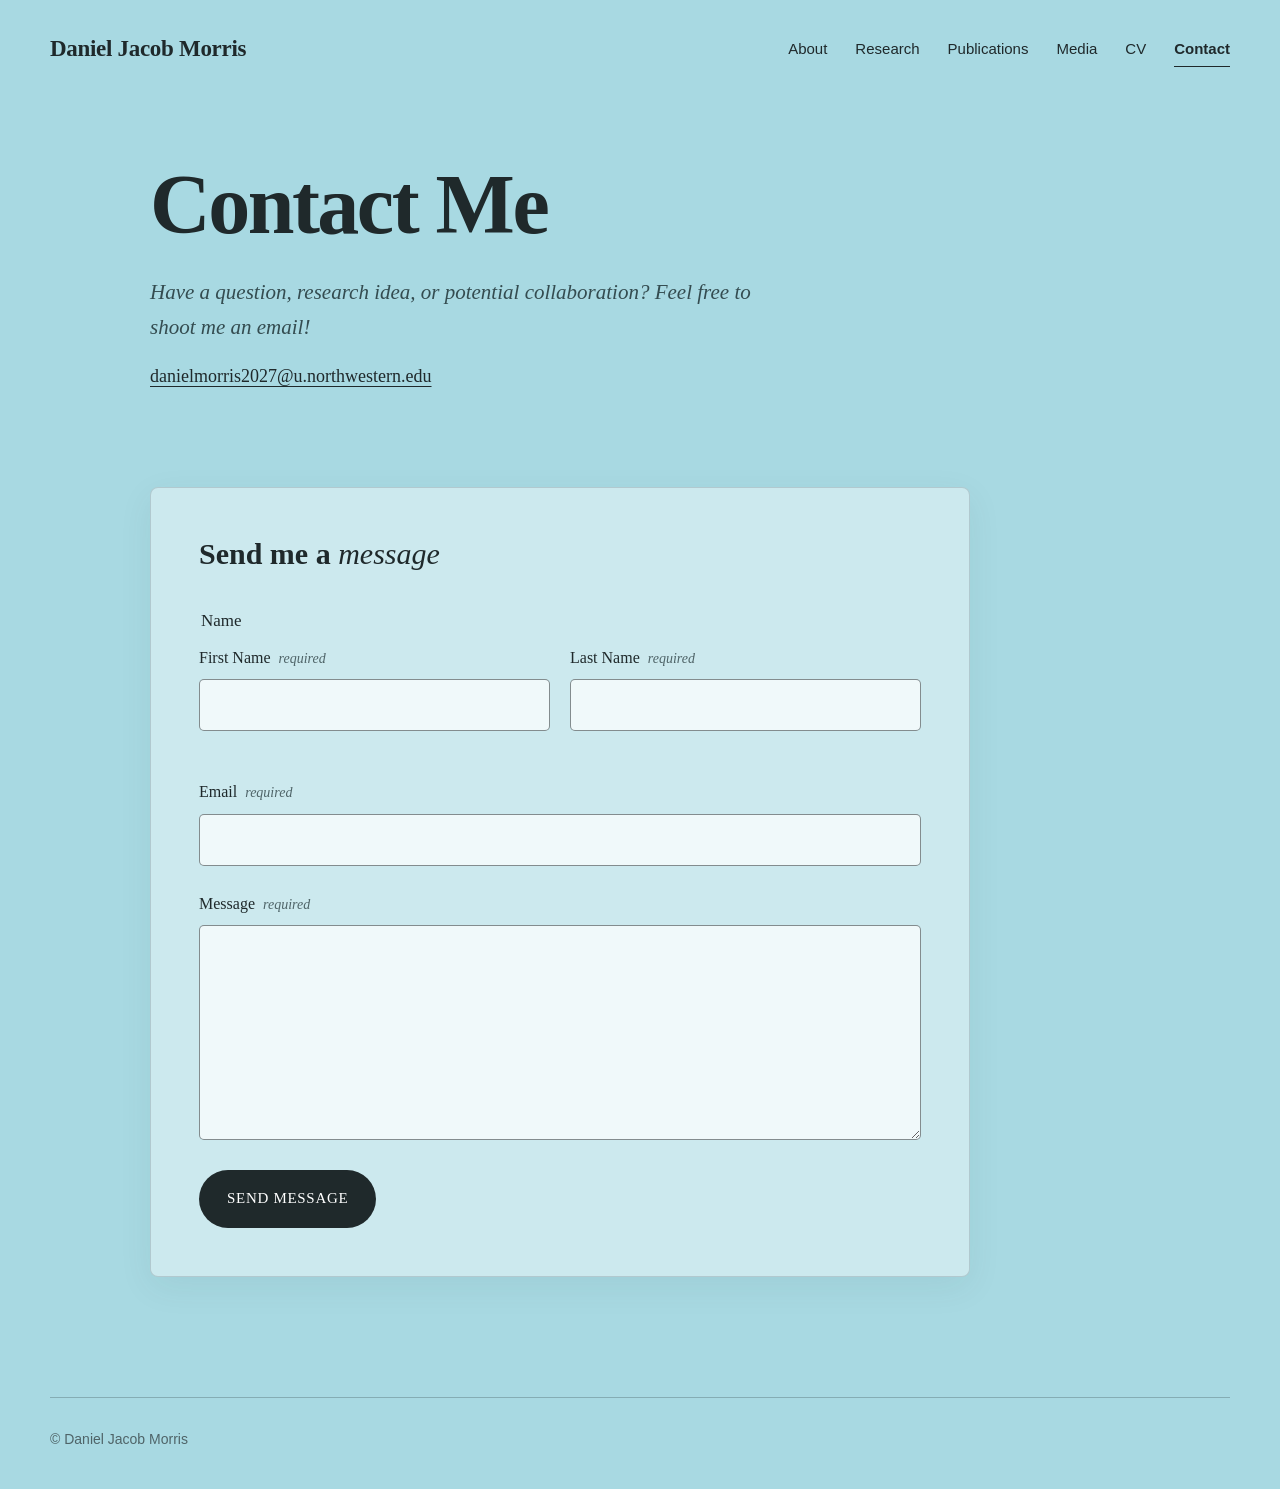
==== commit b3288ab1: "Update contact message in contact.html" ====
--- a/contact.html
+++ b/contact.html
@@ -83,7 +83,7 @@
 
         <p class="contact-tagline">
             Have a question, research idea, or potential collaboration?
-            I'd be happy to hear from you.
+            Feel free to shoot me an email!
         </p>
 
         <p class="contact-email">
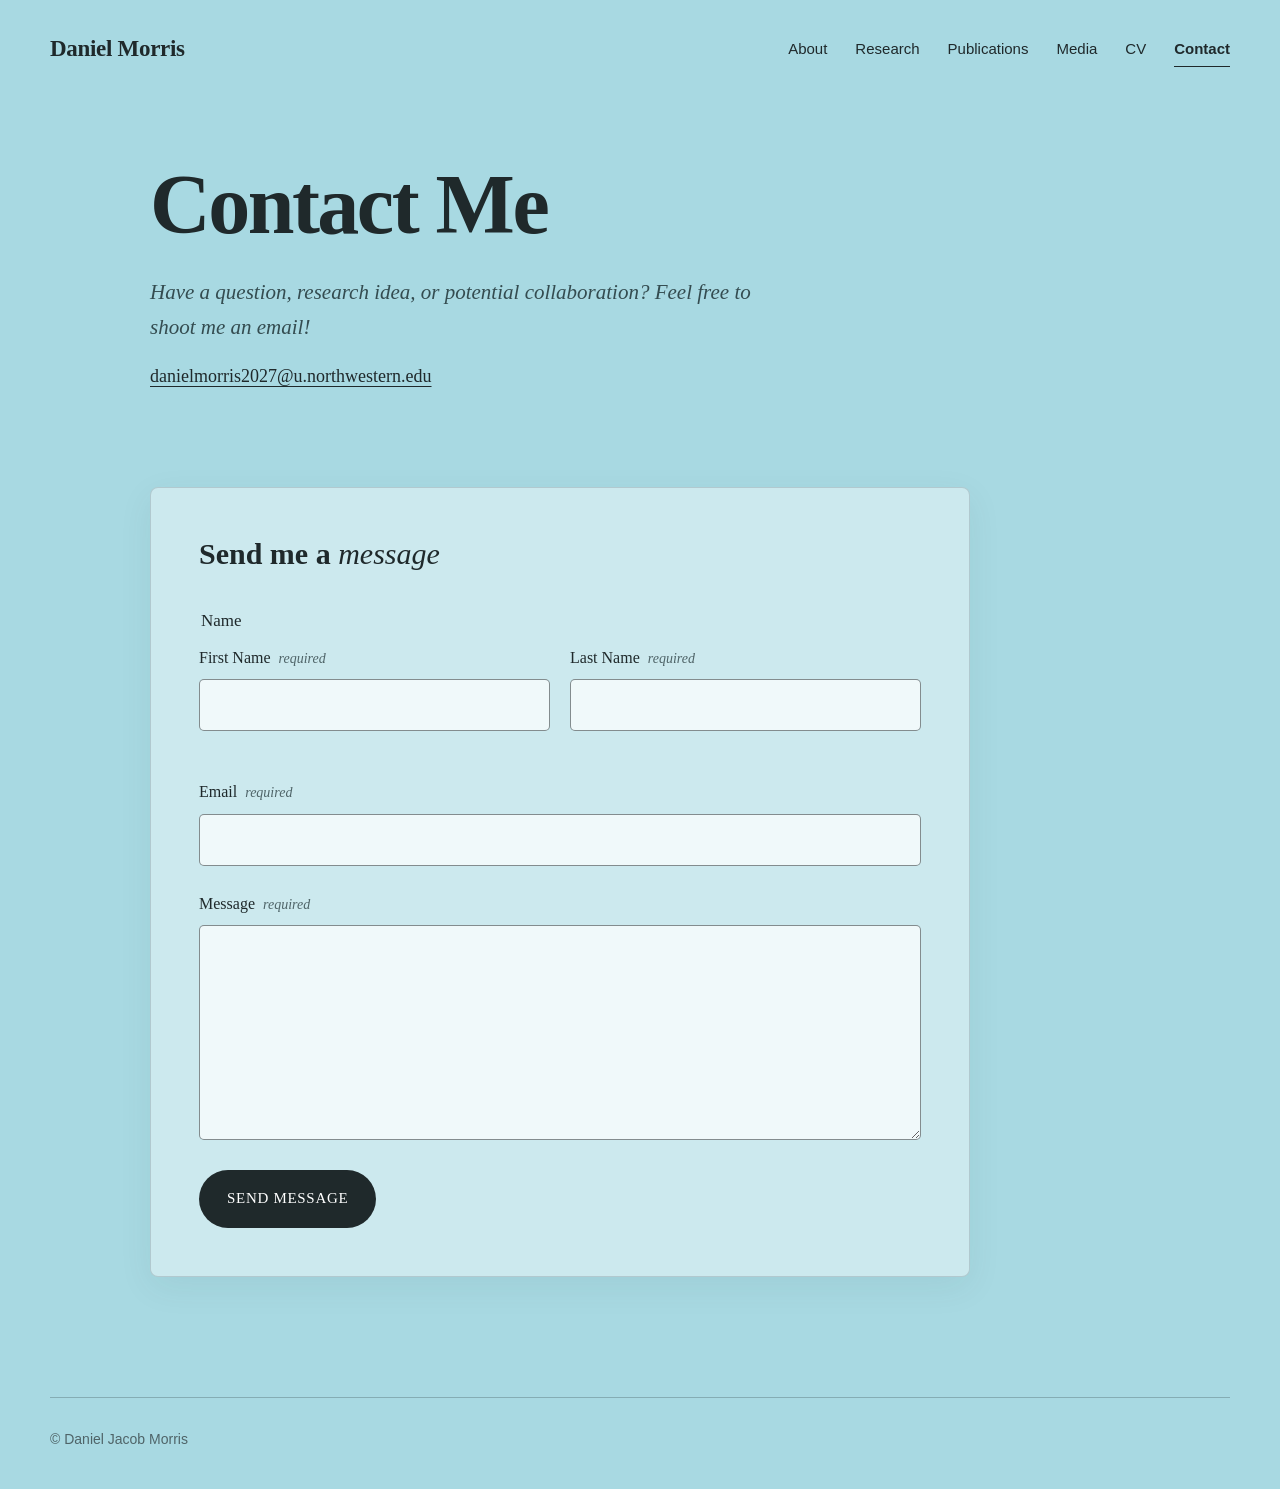
==== commit 456c3acf: "Update name from 'Daniel Jacob Morris' to 'Daniel Morris'" ====
--- a/contact.html
+++ b/contact.html
@@ -33,7 +33,7 @@
     <a
         class="site-name"
         href="index.html">
-        Daniel Jacob Morris
+        Daniel Morris
     </a>
 
 
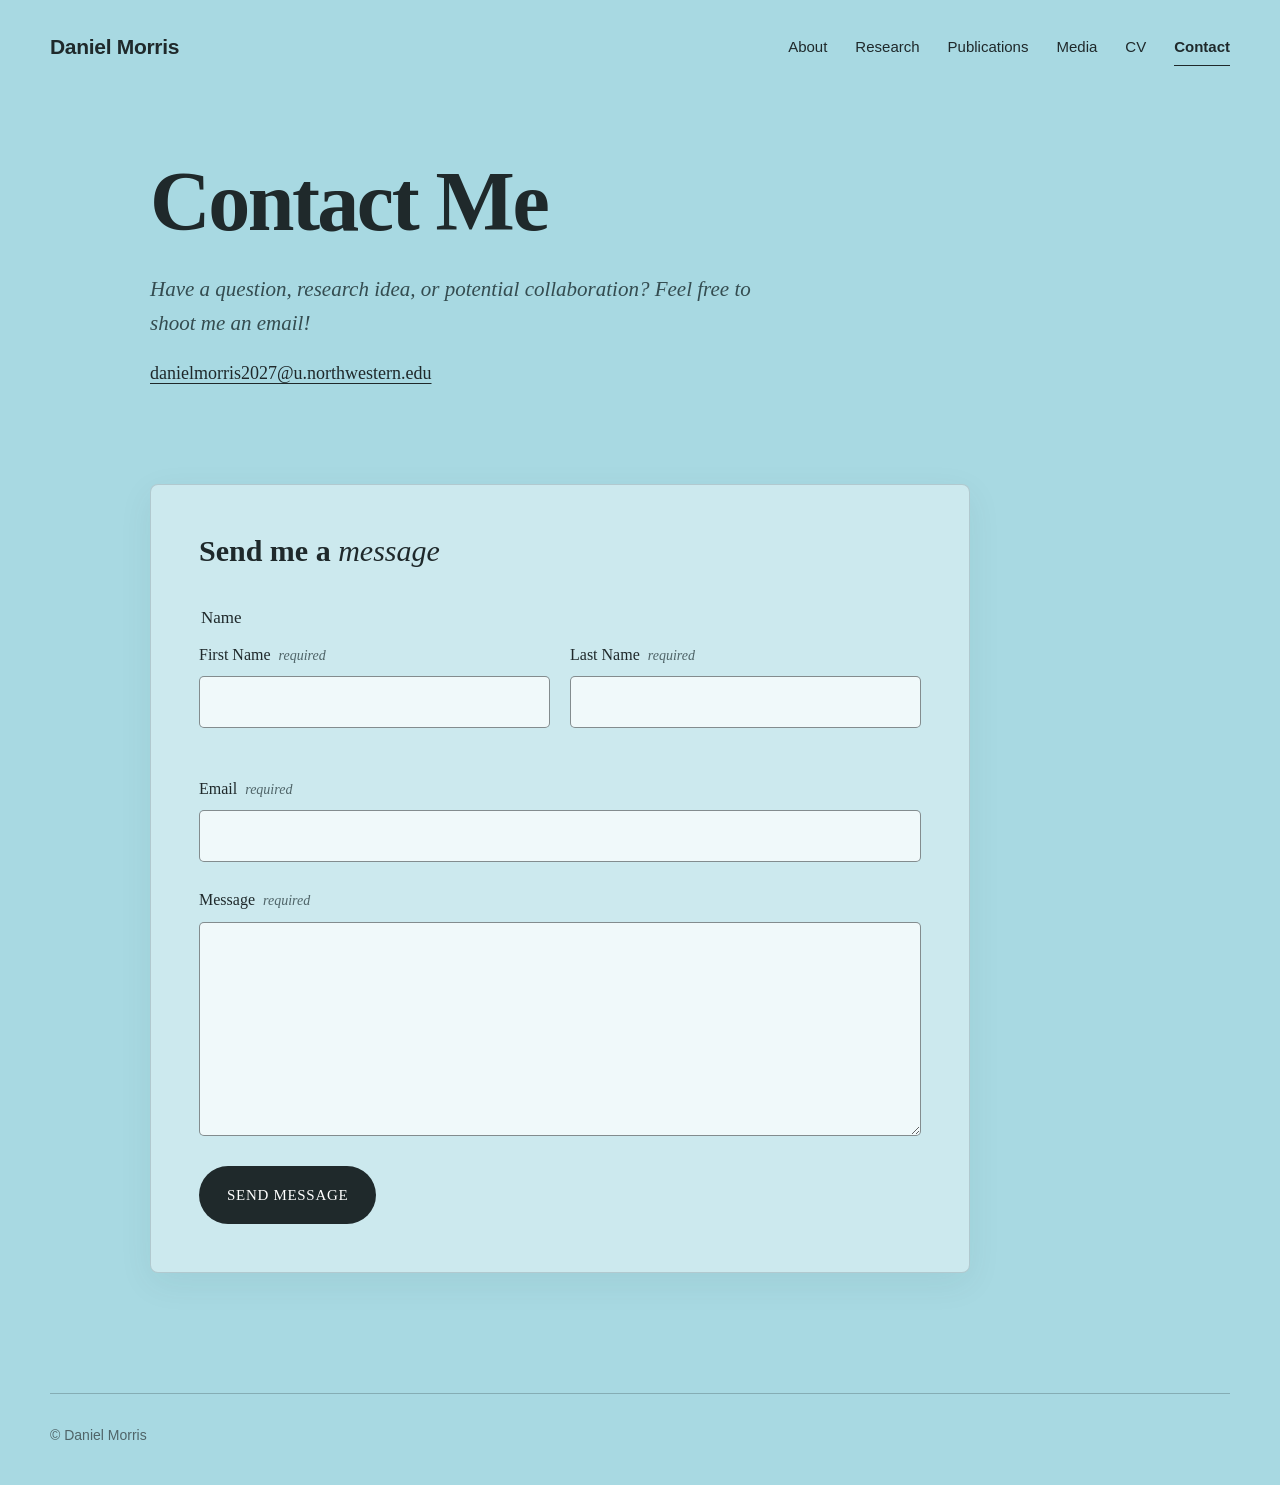
==== commit 91c3b5f2: "Refactor contact.html for SEO and consistency Updated various elements in the contact page, includin" ====
--- a/contact.html
+++ b/contact.html
@@ -9,11 +9,75 @@
         name="viewport"
         content="width=device-width, initial-scale=1.0">
 
-    <title>Contact | Daniel Jacob Morris</title>
+    <title>Contact | Daniel Morris</title>
+
+    <meta
+        name="description"
+        content="Contact Daniel Morris, a PhD candidate in cognitive neuroscience at Northwestern University studying sleep, lucid dreaming, and contemplative practices.">
+
+    <meta
+        name="robots"
+        content="index, follow">
+
+    <link
+        rel="canonical"
+        href="https://danieljacobmorris.com/contact.html">
+
+    <link
+        rel="icon"
+        type="image/png"
+        href="/favicon.png">
+
+    <link
+        rel="apple-touch-icon"
+        href="/favicon.png">
+
+    <meta
+        property="og:title"
+        content="Contact | Daniel Morris">
+
+    <meta
+        property="og:description"
+        content="Contact Daniel Morris, a PhD candidate in cognitive neuroscience at Northwestern University studying sleep, lucid dreaming, and contemplative practices.">
+
+    <meta
+        property="og:url"
+        content="https://danieljacobmorris.com/contact.html">
+
+    <meta
+        property="og:type"
+        content="website">
+
+    <meta
+        property="og:site_name"
+        content="Daniel Morris">
+
+    <meta
+        property="og:image"
+        content="https://danieljacobmorris.com/images/profile.jpg">
+
+    <script type="application/ld+json">
+    {
+        "@context": "https://schema.org",
+        "@type": "WebPage",
+        "@id": "https://danieljacobmorris.com/contact.html#webpage",
+        "url": "https://danieljacobmorris.com/contact.html",
+        "name": "Contact | Daniel Morris",
+        "description": "Contact Daniel Morris, a PhD candidate in cognitive neuroscience at Northwestern University studying sleep, lucid dreaming, and contemplative practices.",
+
+        "isPartOf": {
+            "@id": "https://danieljacobmorris.com/#website"
+        },
+
+        "about": {
+            "@id": "https://danieljacobmorris.com/#person"
+        }
+    }
+    </script>
 
     <link
         rel="stylesheet"
-        href="style.css">
+        href="/style.css">
 
 </head>
 
@@ -24,45 +88,51 @@
 <a
     class="skip-link"
     href="#main-content">
+
     Skip to main content
+
 </a>
 
 
-<header class="site-header contact-header">
+<header class="site-header">
 
     <a
         class="site-name"
-        href="index.html">
+        href="/">
+
         Daniel Morris
+
     </a>
 
 
     <nav aria-label="Main navigation">
 
-        <a href="index.html">
+        <a href="/">
             About
         </a>
 
-        <a href="research.html">
+        <a href="/research.html">
             Research
         </a>
 
-        <a href="publications.html">
+        <a href="/publications.html">
             Publications
         </a>
 
-        <a href="media.html">
+        <a href="/media.html">
             Media
         </a>
 
-        <a href="cv.html">
+        <a href="/cv.html">
             CV
         </a>
 
         <a
-            href="contact.html"
+            href="/contact.html"
             aria-current="page">
+
             Contact
+
         </a>
 
     </nav>
@@ -73,7 +143,6 @@
 <main
     id="main-content"
     class="contact-page">
-
 
     <section class="contact-intro">
 
@@ -103,13 +172,11 @@
             Send me a <em>message</em>
         </h2>
 
-
         <form
             class="contact-form"
             action="https://formspree.io/f/xvkpdbyy"
             method="POST">
 
-
             <input
                 type="hidden"
                 name="subject"
@@ -122,9 +189,7 @@
                     Name
                 </legend>
 
-
                 <div class="form-row">
-
 
                     <div class="form-field">
 
@@ -137,7 +202,6 @@
                             </span>
 
                         </label>
-
 
                         <input
                             type="text"
@@ -161,7 +225,6 @@
 
                         </label>
 
-
                         <input
                             type="text"
                             id="last-name"
@@ -171,7 +234,6 @@
 
                     </div>
 
-
                 </div>
 
             </fieldset>
@@ -188,7 +250,6 @@
                     </span>
 
                 </label>
-
 
                 <input
                     type="email"
@@ -212,7 +273,6 @@
 
                 </label>
 
-
                 <textarea
                     id="message"
                     name="message"
@@ -231,19 +291,17 @@
 
             </button>
 
-
         </form>
 
     </section>
 
-
 </main>
 
 
 <footer>
 
     <p>
-        © Daniel Jacob Morris
+        © Daniel Morris
     </p>
 
 </footer>
